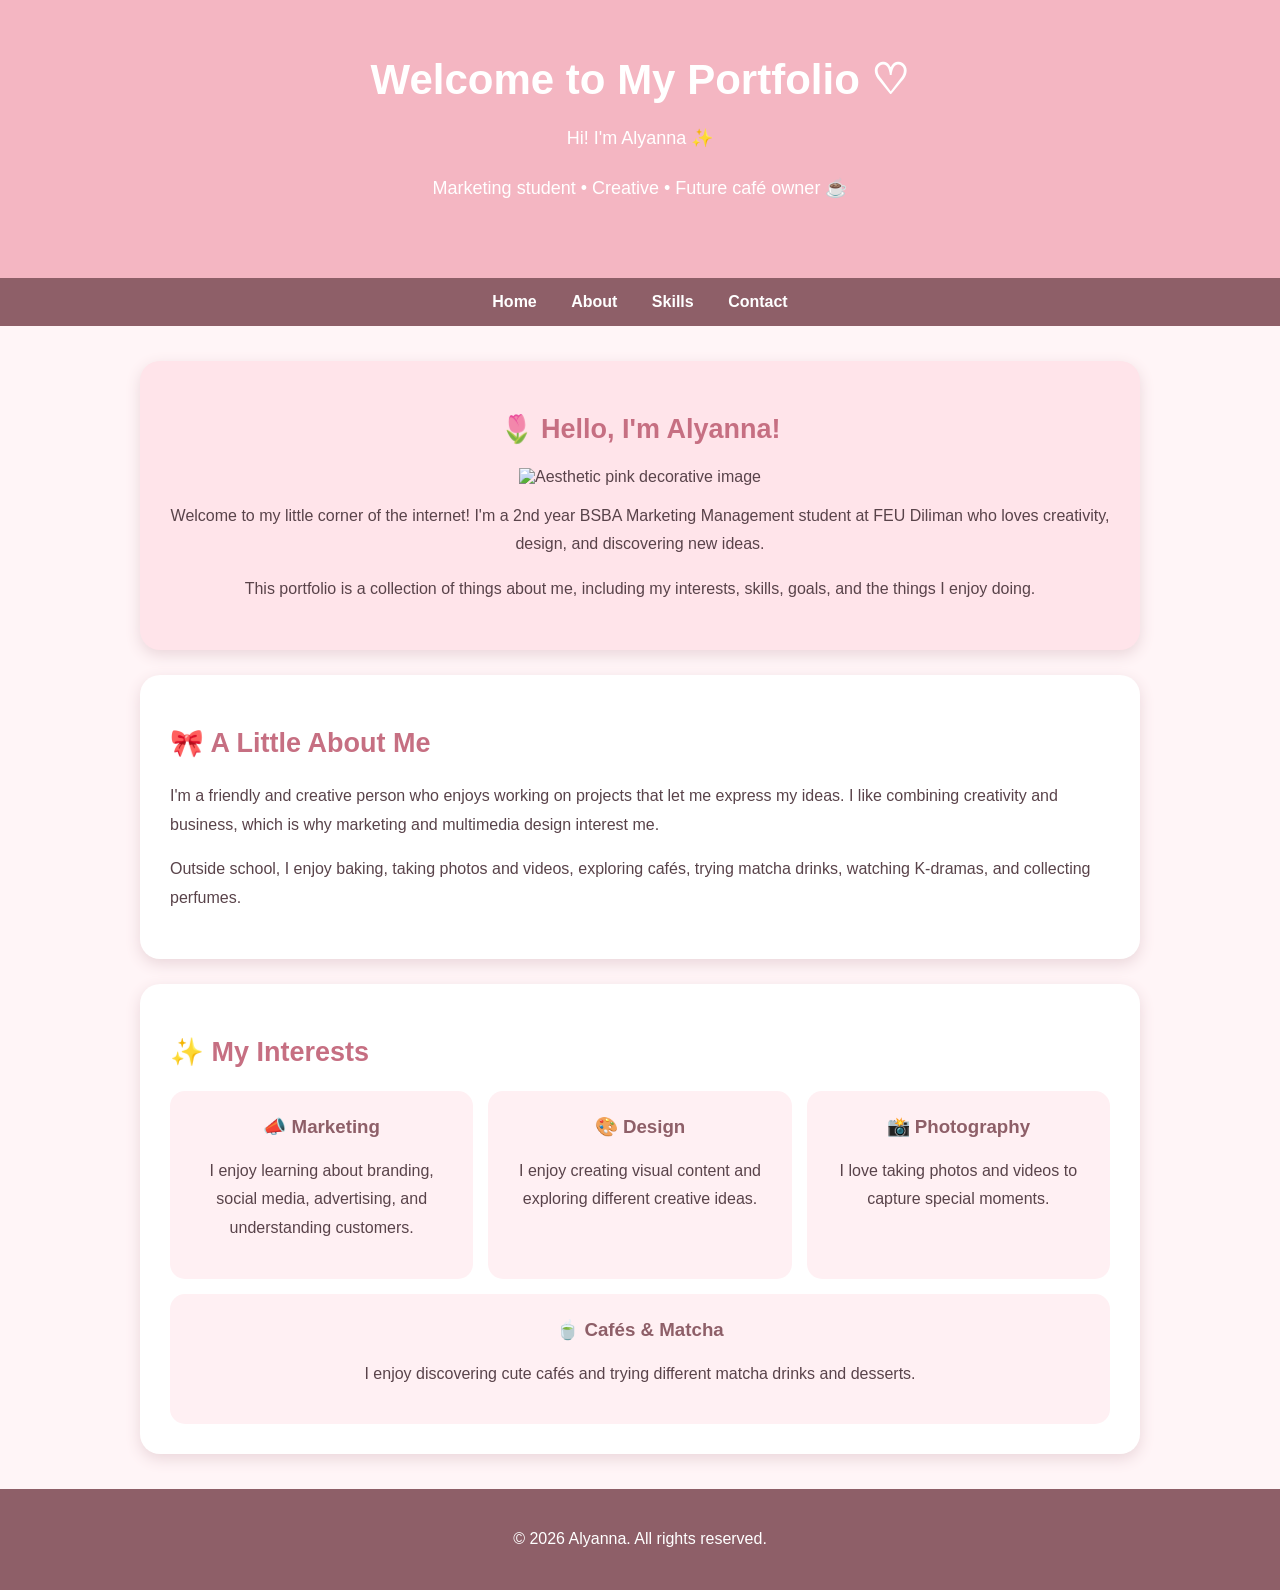
==== index.html @ 78dd88b8 "index.html from old repository" ====
<!DOCTYPE html>
<html lang="en">
<head>
    <meta charset="UTF-8">
    <meta name="viewport" content="width=device-width, initial-scale=1.0">
    <title>Alyanna's Portfolio ♡</title>

    <style>
        body {
            margin: 0;
            font-family: Arial, sans-serif;
            background-color: #fff5f7;
            color: #59434a;
        }

        header {
            background-color: #f4b6c2;
            text-align: center;
            padding: 55px 20px;
            color: white;
        }

        header h1 {
            font-size: 42px;
            margin: 0;
        }

        header p {
            font-size: 18px;
        }

        nav {
            background-color: #8e5f68;
            text-align: center;
            padding: 15px;
        }

        nav a {
            color: white;
            text-decoration: none;
            margin: 0 15px;
            font-weight: bold;
        }

        nav a:hover {
            color: #ffdce4;
        }

        main {
            width: 85%;
            max-width: 1000px;
            margin: 35px auto;
        }

        section {
            background-color: white;
            padding: 30px;
            margin-bottom: 25px;
            border-radius: 20px;
            box-shadow: 0 5px 15px #ead6da;
        }

        h2 {
            color: #c66f82;
            font-size: 27px;
        }

        h3 {
            color: #8e5f68;
        }

        p {
            line-height: 1.8;
        }

        .welcome {
            text-align: center;
            background-color: #ffe4ea;
        }

        .highlights {
            display: flex;
            flex-wrap: wrap;
            gap: 15px;
        }

        .highlight-box {
            background-color: #fff0f3;
            padding: 20px;
            border-radius: 15px;
            flex: 1;
            min-width: 200px;
            text-align: center;
        }

        .highlight-box h3 {
            margin-top: 5px;
        }

        .goal {
            background-color: #fce8d8;
        }

        footer {
            background-color: #8e5f68;
            color: white;
            text-align: center;
            padding: 20px;
            
            }

    profile-image {
    width: 80px;
    height: 80px;
    object-fit: cover;
    display: block;
    margin: 10px auto;
        }
    </style>
</head>

<body>

    <header>
        <h1>Welcome to My Portfolio ♡</h1>
        <p>Hi! I'm Alyanna ✨</p>
        <p>Marketing student • Creative • Future café owner ☕</p>
    </header>

    <nav>
       <a href="index.html">Home</a>
       <a href="about.html">About</a>
       <a href="skills.html">Skills</a>
       <a href="contact.html">Contact</a>
    </nav>

    <main>

        <section class="welcome">
            <h2>🌷 Hello, I'm Alyanna!</h2>
            <img src="https://i.pinimg.com/736x/f3/e8/f5/f3e8f5909944110e75a3e7f9f51ca57f.jpg"
     alt="Aesthetic pink decorative image"
     class="profile-image">

            <p>
                Welcome to my little corner of the internet! I'm a 2nd year
                BSBA Marketing Management student at FEU Diliman who loves
                creativity, design, and discovering new ideas.
            </p>

            <p>
                This portfolio is a collection of things about me, including
                my interests, skills, goals, and the things I enjoy doing.
            </p>
        </section>

        <section>
            <h2>🎀 A Little About Me</h2>

            <p>
                I'm a friendly and creative person who enjoys working on
                projects that let me express my ideas. I like combining
                creativity and business, which is why marketing and
                multimedia design interest me.
            </p>

            <p>
                Outside school, I enjoy baking, taking photos and videos,
                exploring cafés, trying matcha drinks, watching K-dramas,
                and collecting perfumes.
            </p>
        </section>

        <section>
            <h2>✨ My Interests</h2>

            <div class="highlights">

                <div class="highlight-box">
                    <h3>📣 Marketing</h3>
                    <p>
                        I enjoy learning about branding, social media,
                        advertising, and understanding customers.
                    </p>
                </div>

                <div class="highlight-box">
                    <h3>🎨 Design</h3>
                    <p>
                        I enjoy creating visual content and exploring
                        different creative ideas.
                    </p>
                </div>

                <div class="highlight-box">
                    <h3>📸 Photography</h3>
                    <p>
                        I love taking photos and videos to capture
                        special moments.
                    </p>
                </div>

                <div class="highlight-box">
                    <h3>🍵 Cafés & Matcha</h3>
                    <p>
                        I enjoy discovering cute cafés and trying
                        different matcha drinks and desserts.
                    </p>
                </div>

            </div>
            

</section>
</main>

<footer>
    <p>&copy; 2026 Alyanna. All rights reserved.</p>
</footer>

</body>
</html>
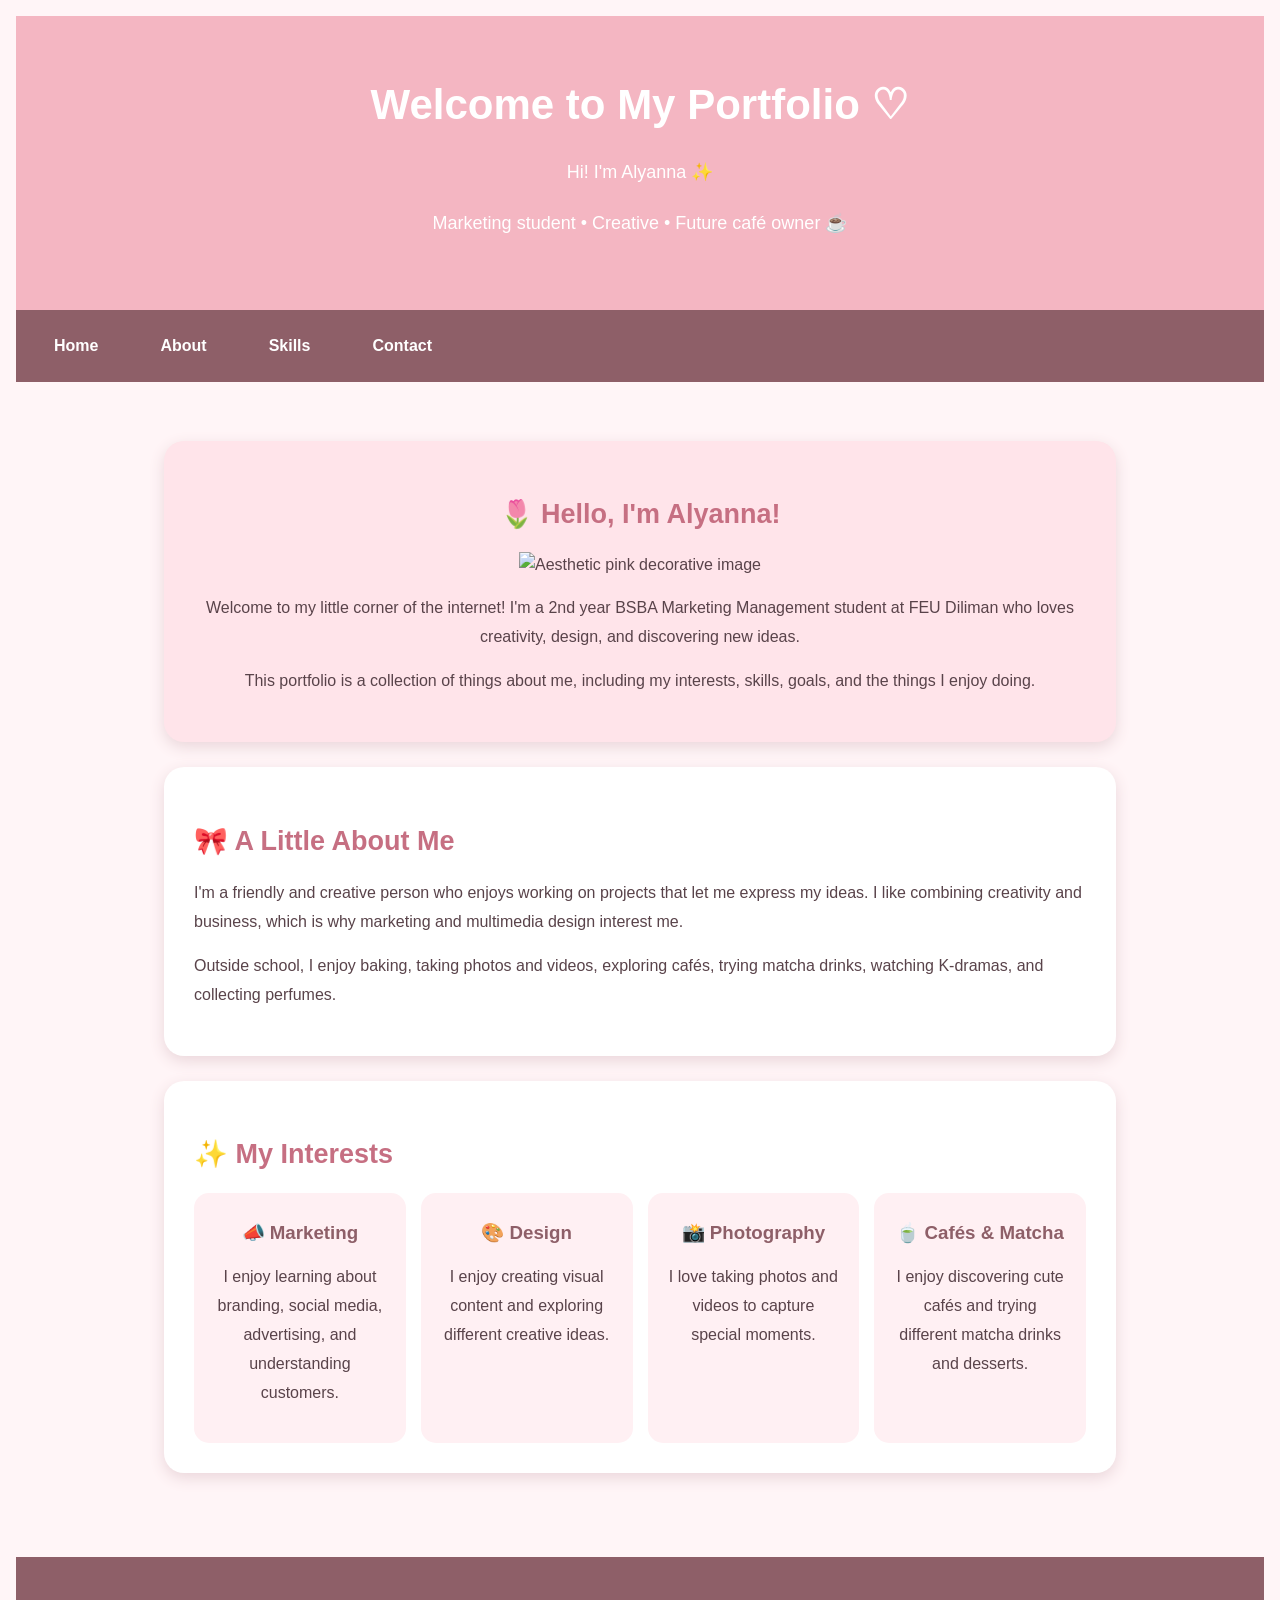
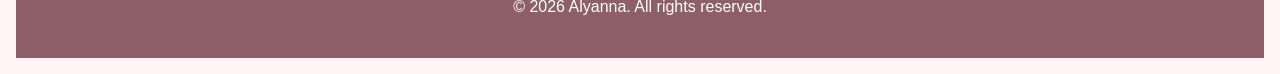
==== commit 48c89d9e: "Add stylesheet link to index.html" ====
--- a/index.html
+++ b/index.html
@@ -4,6 +4,7 @@
     <meta charset="UTF-8">
     <meta name="viewport" content="width=device-width, initial-scale=1.0">
     <title>Alyanna's Portfolio ♡</title>
+    <link rel="stylesheet" href="css/style.css">
 
     <style>
         body {
--- a/css/style.css
+++ b/css/style.css
@@ -0,0 +1,143 @@
+
+/* Design Tokens */
+:root {
+  /* Color roles */
+  --color-background: #ffffff;
+  --color-text: #222222;
+  --color-primary: #5b4bdb;
+  --color-border: #dddddd;
+
+  /* Spacing scale */
+  --space-1: 0.25rem;
+  --space-2: 0.5rem;
+  --space-3: 1rem;
+  --space-4: 1.5rem;
+  --space-5: 2rem;
+
+  /* Type scale */
+  --text-small: 0.875rem;
+  --text-base: 1rem;
+  --text-large: 1.25rem;
+  --text-heading: 2rem;
+}
+
+/* Typography */
+body {
+  font-family: Arial, sans-serif;
+  font-size: var(--text-base);
+  color: var(--color-text);
+  background-color: var(--color-background);
+  line-height: 1.6;
+}
+
+h1 {
+  font-size: var(--text-heading);
+}
+
+h2 {
+  font-size: var(--text-large);
+}
+
+p {
+  font-size: var(--text-base);
+}
+
+small {
+  font-size: var(--text-small);
+}
+
+
+/* Spacing and Layout */
+* {
+  box-sizing: border-box;
+}
+
+body {
+  margin: 0;
+  padding: var(--space-3);
+}
+
+main {
+  max-width: 1200px;
+  margin: 0 auto;
+  padding: var(--space-4);
+}
+
+section {
+  margin-bottom: var(--space-5);
+}
+
+h1,
+h2,
+h3 {
+  margin-bottom: var(--space-3);
+}
+
+p {
+  margin-bottom: var(--space-3);
+}
+
+
+/* Colors and Reusable Components */
+a {
+  color: var(--color-primary);
+  text-decoration: none;
+}
+
+a:hover {
+  text-decoration: underline;
+}
+
+.card {
+  background-color: var(--color-background);
+  border: 1px solid var(--color-border);
+  border-radius: 8px;
+  padding: var(--space-4);
+  margin-bottom: var(--space-3);
+}
+
+.button {
+  display: inline-block;
+  background-color: var(--color-primary);
+  color: #ffffff;
+  padding: var(--space-2) var(--space-4);
+  border: 1px solid var(--color-primary);
+  border-radius: 6px;
+  font-size: var(--text-base);
+  cursor: pointer;
+}
+
+.button:hover {
+  opacity: 0.85;
+}
+
+
+/* Navigation and Interaction States */
+nav {
+  display: flex;
+  flex-wrap: wrap;
+  align-items: center;
+  gap: var(--space-3);
+  padding: var(--space-3);
+}
+
+nav a {
+  display: inline-block;
+  color: var(--color-text);
+  padding: var(--space-2);
+  border-radius: 4px;
+  text-decoration: none;
+  transition: background-color 0.2s ease, color 0.2s ease;
+}
+
+nav a:hover {
+  background-color: var(--color-primary);
+  color: #ffffff;
+}
+
+nav a:focus {
+  outline: 3px solid var(--color-primary);
+  outline-offset: 3px;
+  background-color: var(--color-background);
+  color: var(--color-text);
+}
